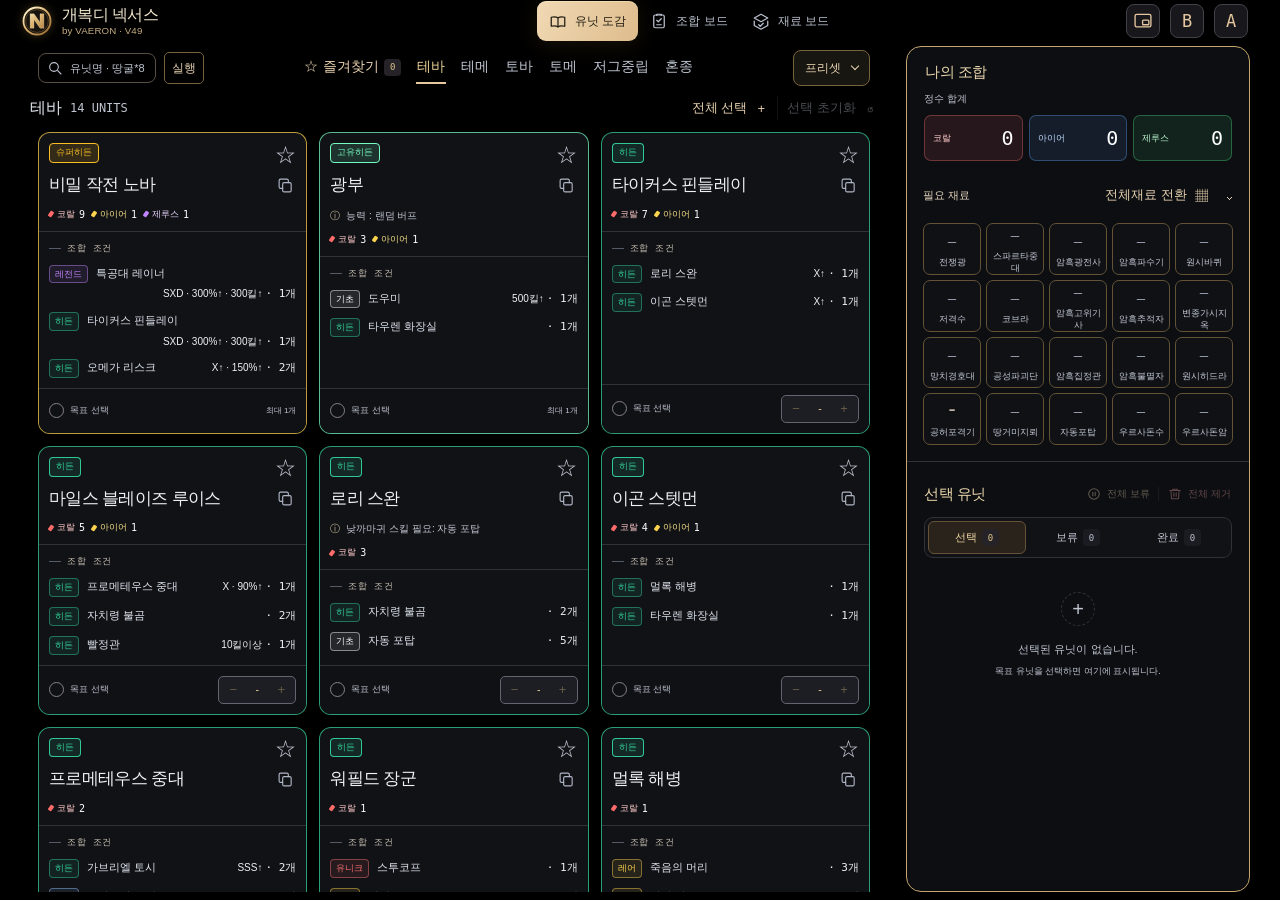
==== index.html @ 3db8604b "SLD-NEXUS-V49 # SLD-NEXUS V49 릴리즈 노트  **릴리즈 날짜:** 2026년 11월 17일   **버전:** V49   **기준 버전:** V48 " ====
<!DOCTYPE html>
<html lang="ko" class="nexus-booting">
<head>
    <script>
        window.APP_VERSION = "SLD-NEXUS-V49";
        window.NEXUS_BUILD_VERSION = window.APP_VERSION;
        if (new URLSearchParams(window.location.search).get('nexusStandalone') === 'build') {
            document.documentElement.classList.add('nexus-standalone-build');
        }
        window.NEXUS_STORAGE_KEYS = {
            saveData: "nexusSaveData",
            favorites: "nexusFavorites",
            fontScale: "nexusFontScaleV2"
        };
        window.nexusAssetUrl = function(src){
            var separator = src.indexOf('?') === -1 ? '?' : '&';
            return src + separator + 'v=' + encodeURIComponent(window.APP_VERSION);
        };
        window.nexusCleanUpdateParams = function(){
            if(!window.location || !window.history || !window.history.replaceState) return;
            try{
                var url = new URL(window.location.href);
                var changed = false;
                ['fresh','__nexus_check'].forEach(function(name){
                    if(url.searchParams.has(name)){
                        url.searchParams.delete(name);
                        changed = true;
                    }
                });
                if(changed) window.history.replaceState(null, document.title || '', url.pathname + url.search + url.hash);
            }catch{}
        };
        var nexusUpdateCheckPending = false;
        window.nexusCheckIndexUpdate = function(){
            if(nexusUpdateCheckPending || !window.fetch || !window.location || window.location.protocol === 'file:') return;
            nexusUpdateCheckPending = true;
            var current = window.APP_VERSION;
            var url = new URL(window.location.href);
            url.searchParams.set('__nexus_check', String(Date.now()));
            fetch(url.href, { cache:'no-store' }).then(function(res){
                if(!res.ok) return '';
                return res.text();
            }).then(function(html){
                var match = String(html || '').match(/window\.APP_VERSION\s*=\s*["']([^"']+)["']/);
                var latest = match && match[1];
                if(!latest || latest === current) return;
                var key = 'nexus-auto-refresh:' + latest;
                try{
                    if(sessionStorage.getItem(key) === '1') return;
                    sessionStorage.setItem(key, '1');
                }catch{}
                var next = new URL(window.location.href);
                next.searchParams.set('fresh', latest);
                next.searchParams.delete('__nexus_check');
                window.location.replace(next.href);
            }).catch(function(){}).finally(function(){ nexusUpdateCheckPending = false; });
        };
        window.nexusCleanUpdateParams();
        setTimeout(window.nexusCheckIndexUpdate, 1200);
        window.addEventListener('focus', window.nexusCheckIndexUpdate);
        document.addEventListener('visibilitychange', function(){
            if(!document.hidden) window.nexusCheckIndexUpdate();
        });
        setInterval(window.nexusCheckIndexUpdate, 180000);
    </script>

    <style>
        html.nexus-booting body{margin:0;background:#000000;color:#e7c57b;overflow:hidden;}
        html.nexus-booting .global-header,html.nexus-booting .main-layout,html.nexus-booting .recipe-tooltip{visibility:hidden;}
        #nexusBootScreen{position:fixed;inset:0;z-index:999999;display:flex;align-items:center;justify-content:center;background:#000000;font-family:system-ui,-apple-system,sans-serif;}
        #nexusBootScreen .boot-card{box-sizing:border-box;width:min(360px,calc(100vw - 48px));max-height:calc(100dvh - 24px);overflow-y:auto;padding:32px;border:1px solid #51432b;border-radius:20px;background:#15161a;text-align:center;box-shadow:0 16px 60px #00000040;}
        #nexusBootScreen .boot-title{font-size:19px;margin-bottom:10px;color:#e7c57b;}
        #nexusBootScreen .boot-desc{font-size:13px;line-height:1.7;color:#b2ac9f;}
        #nexusBootScreen .boot-error-code{display:inline-flex;margin:16px 0 4px;padding:8px 16px;border-radius:8px;background:#33211d;color:#e1a38d;}
        #nexusBootScreen .boot-error-info{margin-top:12px;padding:12px;border:1px solid #51432b;border-radius:10px;background:#202125;text-align:left;}
        #nexusBootScreen .boot-error-label{margin-bottom:5px;font-size:12px;font-weight:700;color:#e7c57b;}
        #nexusBootScreen .boot-error-reason{font-size:13px;line-height:1.6;color:#eee7dc;white-space:pre-wrap;overflow-wrap:anywhere;}
        #nexusBootScreen .boot-error-file{margin-top:8px;font-size:12px;color:#b2ac9f;overflow-wrap:anywhere;}
        #nexusBootScreen .boot-duplicate-list{margin-top:12px;max-height:35vh;overflow-y:auto;text-align:left;}
        #nexusBootScreen .boot-duplicate-item{padding:10px 0;border-top:1px solid #51432b;font-size:13px;color:#eee7dc;overflow-wrap:anywhere;}
        #nexusBootScreen .boot-duplicate-position{margin-top:4px;font-size:12px;color:#b2ac9f;}
        #nexusBootScreen .boot-actions{display:flex;justify-content:center;gap:8px;margin-top:16px;}
        #nexusBootScreen .boot-action-btn{height:38px;padding:0 14px;border:1px solid #51432b;border-radius:8px;background:#15161a;color:#e7c57b;cursor:pointer;}
        #nexusBootScreen .boot-action-btn.primary{border-color:#e7c57b;background:#e7c57b;color:#211c12;}
        html.nexus-boot-error #nexusBootScreen .boot-card{border-color:#855d48;}
        html:not(.nexus-booting) #nexusBootScreen{display:none;}
    </style>
    <script>
        (function(){
            function copyTextFallback(text){
                var area=document.createElement('textarea');
                area.value=text;
                area.setAttribute('readonly','');
                area.style.position='fixed';
                area.style.left='-9999px';
                document.body.appendChild(area);
                area.select();
                try{document.execCommand('copy');}catch{}
                area.remove();
            }
            window.nexusCopyBootErrorCode=function(code, btn){
                var done=function(){ if(btn){ var old=btn.textContent; btn.textContent='복사됨'; setTimeout(function(){btn.textContent=old;},1200); } };
                if(navigator.clipboard && window.isSecureContext){
                    navigator.clipboard.writeText(code).then(done).catch(function(){ copyTextFallback(code); done(); });
                }else{
                    copyTextFallback(code); done();
                }
            };
            window.nexusShowBootError=function(code, err){
                if(window.__nexusBootError && window.NEXUS_LAST_BOOT_ERROR && window.NEXUS_LAST_BOOT_ERROR.code!==code) return;
                window.__nexusBootError=true;
                try{window.NEXUS_LAST_BOOT_ERROR={code:code,error:err||'unknown',time:Date.now()};}catch{}
                if(document.readyState==='loading' && !document.getElementById('nexusBootScreen')){
                    document.addEventListener('DOMContentLoaded',function(){window.nexusShowBootError(code,err);},{once:true});
                    return;
                }
                try{
                    var types={
                        N1001:{title:'넥서스 실행 오류',guide:'초기화 중 오류가 발생했습니다. 아래 상세 원인을 확인하세요.'},
                        N1002:{title:'스크립트 파일 로드 실패',guide:'표시된 JavaScript 파일의 경로와 배포 여부를 확인하세요.'},
                        N1003:{title:'유닛 데이터 로드 실패',guide:'data.js와 UNIT_DATABASE 선언을 확인하세요.'},
                        N1004:{title:'필수 리소스 로드 실패',guide:'표시된 CSS·이미지 파일이 정상적으로 제공되는지 확인하세요.'},
                        N1005:{title:'중복 유닛명 확인 필요',guide:'data.js에서 중복 유닛명을 수정한 뒤 새로고침하세요.'}
                    };
                    var info=types[code]||{title:'넥서스 초기화 오류',guide:'오류 정보를 확인하세요.'};
                    var reason=err && err.message ? String(err.message) : String(err || '상세 원인 정보가 없습니다.');
                    var matched=(reason + "\n" + (err && err.stack || "")).match(/([\w.-]+\.(?:js|css|png|jpe?g|webp|svg))(?:\?[^\s]*)?/i);
                    var file=err && (err.file || err.fileName) || (matched && matched[1]) || (code==='N1003' || code==='N1005'?'data.js':'');
                    var duplicates=err && Array.isArray(err.duplicates) ? err.duplicates : [];
                    document.documentElement.classList.add('nexus-booting','nexus-boot-error');
                    var boot=document.getElementById('nexusBootScreen');
                    if(boot){
                        boot.removeAttribute('aria-hidden');
                        boot.innerHTML='<div class="boot-card"><div class="boot-title" id="nexusBootTitle"></div><div class="boot-desc" id="nexusBootDesc"></div><div class="boot-error-code" id="nexusBootCode" aria-label="오류코드"></div><div class="boot-error-info"><div class="boot-error-label">상세 원인</div><div class="boot-error-reason" id="nexusBootReason"></div><div class="boot-error-file" id="nexusBootFile" hidden></div><div class="boot-duplicate-list" id="nexusBootDuplicateList" hidden></div></div><div class="boot-actions"><button class="boot-action-btn" id="nexusBootCopyBtn" type="button">오류 정보 복사</button><button class="boot-action-btn primary" id="nexusBootReloadBtn" type="button">새로고침</button></div></div>';
                        document.getElementById('nexusBootTitle').textContent=info.title;
                        document.getElementById('nexusBootDesc').textContent=info.guide;
                        document.getElementById('nexusBootCode').textContent=code;
                        document.getElementById('nexusBootReason').textContent=reason;
                        var fileElement=document.getElementById('nexusBootFile');
                        if(file){fileElement.textContent='관련 파일: '+file;fileElement.hidden=false;}
                        var list=document.getElementById('nexusBootDuplicateList');
                        if(duplicates.length){
                            list.hidden=false;
                            duplicates.forEach(function(item){
                                var row=document.createElement('div');
                                row.className='boot-duplicate-item';
                                var heading=document.createElement('div');
                                heading.textContent='유닛명: '+item.name+' (중복 '+item.positions.length+'개)';
                                var location=document.createElement('div');
                                location.className='boot-duplicate-position';
                                location.textContent='UNIT_DATABASE 데이터 순서: '+item.positions.join(', ');
                                row.appendChild(heading);
                                row.appendChild(location);
                                list.appendChild(row);
                            });
                        }
                        var copyBtn=document.getElementById('nexusBootCopyBtn');
                        var reloadBtn=document.getElementById('nexusBootReloadBtn');
                        if(copyBtn) copyBtn.onclick=function(){
                            var report=[code,info.title,reason,file?'관련 파일: '+file:''];
                            duplicates.forEach(function(item){report.push('유닛명: '+item.name+' / 중복 '+item.positions.length+'개 / UNIT_DATABASE 데이터 순서: '+item.positions.join(', '));});
                            window.nexusCopyBootErrorCode(report.filter(Boolean).join('\n'),copyBtn);
                        };
                        if(reloadBtn) reloadBtn.onclick=function(){window.location.reload();};
                    }
                }catch(e){window.NEXUS_BOOT_RENDER_ERROR=e;}
            };
            window.addEventListener('error',function(event){
                if(event.error && !window.__nexusAppReady && !window.__nexusBootError){
                    window.nexusShowBootError('N1001',event.error);
                }
            });
            window.addEventListener('error',function(event){
                var link=event.target;
                if(link && link.matches && link.matches('link[data-boot-style]')){
                    link.dataset.loadFailed='1';
                    window.nexusShowBootError('N1004',new Error((link.getAttribute('href') || 'stylesheet') + ' load failed'));
                }
            },true);
            function waitForEssentialResources(){
                function waitForDocument(){
                    if(document.readyState!=='loading') return Promise.resolve();
                    return new Promise(function(resolve){document.addEventListener('DOMContentLoaded',resolve,{once:true});});
                }
                function waitForStyle(){
                    var links=Array.from(document.querySelectorAll('link[data-boot-style]'));
                    if(links.length!==3) return Promise.reject(new Error('required stylesheet missing'));
                    return Promise.all(links.map(function(link){
                        if(link.dataset.loadFailed==='1') return Promise.reject(new Error((link.getAttribute('href') || 'stylesheet') + ' load failed'));
                        if(link.sheet) return Promise.resolve();
                        return new Promise(function(resolve,reject){
                            link.addEventListener('load',resolve,{once:true});
                            link.addEventListener('error',function(){reject(new Error((link.getAttribute('href') || 'stylesheet') + ' load failed'));},{once:true});
                        });
                    }));
                }
                function waitForPageLoad(){
                    if(document.readyState==='complete') return Promise.resolve();
                    return new Promise(function(resolve){window.addEventListener('load',resolve,{once:true});});
                }
                function waitForImages(){

                    var images=Array.from(document.images).filter(function(img){
                        return img.src && img.loading!=='lazy' && !img.closest('[hidden]');
                    });
                    return Promise.all(images.map(function(img){
                        function check(){
                            if(img.naturalWidth>0) return;
                            throw new Error('required image failed: '+(img.currentSrc || img.src));
                        }
                        if(img.complete){try{check();return Promise.resolve();}catch(error){return Promise.reject(error);}}
                        return new Promise(function(resolve,reject){
                            img.addEventListener('load',resolve,{once:true});
                            img.addEventListener('error',function(){reject(new Error('required image failed: '+(img.currentSrc || img.src)));},{once:true});
                        });
                    }));
                }
                function waitForPaint(){
                    return new Promise(function(resolve){
                        requestAnimationFrame(function(){requestAnimationFrame(resolve);});
                    });
                }
                return waitForDocument()
                    .then(waitForStyle)
                    .then(waitForPageLoad)
                    .then(function(){return document.fonts ? document.fonts.ready : null;})
                    .then(waitForImages)
                    .then(waitForPaint);
            }
            function releaseBootScreen(){
                if(window.__nexusBootError) return;
                document.documentElement.classList.remove('nexus-booting','nexus-boot-error');
                var boot=document.getElementById('nexusBootScreen');
                if(boot) boot.setAttribute('aria-hidden','true');
            }
            window.nexusMarkAppReady=function(){
                if(window.__nexusAppReady || window.__nexusBootError) return;
                window.__nexusAppReady=true;
                waitForEssentialResources().then(releaseBootScreen).catch(function(error){
                    window.nexusShowBootError('N1004',error);
                });
            };
        })();
    </script>
    <meta charset="UTF-8">
    <meta name="viewport" content="width=device-width, initial-scale=1.0, maximum-scale=1.0, user-scalable=no, viewport-fit=cover">
    <title>개복디 넥서스</title>
    <meta http-equiv="Cache-Control" content="no-cache, no-store, must-revalidate">
    <meta http-equiv="Pragma" content="no-cache">
    <meta http-equiv="Expires" content="0">

    <meta property="og:image" content="https://sld-nexus.github.io/site/logo.png?v=SLD-NEXUS-V49">
    <meta property="og:image:secure_url" content="https://sld-nexus.github.io/site/logo.png?v=SLD-NEXUS-V49">
    <meta property="og:image:type" content="image/png">
    <meta property="og:image:alt" content="개복디 넥서스">
    <meta name="twitter:image" content="https://sld-nexus.github.io/site/logo.png?v=SLD-NEXUS-V49">
    <meta name="twitter:image:alt" content="개복디 넥서스">
    <meta name="description" content="유닛 도감, 조합 보드, 재료 보드 및 나의 조합의 필요 재료와 정수 계산을 제공하는 개복디 넥서스">
    <meta property="og:type" content="website">
    <meta property="og:url" content="https://sld-nexus.github.io/site/">
    <meta property="og:title" content="개복디 넥서스 - 히든조합&정수 계산 HUB">
    <meta property="og:description" content="유닛 도감, 조합 보드, 재료 보드 및 나의 조합의 필요 재료와 정수 계산을 제공하는 개복디 넥서스">
    <meta property="og:image:width" content="1280">
    <meta property="og:image:height" content="630">
    <meta name="twitter:card" content="summary_large_image">
    <meta name="twitter:title" content="개복디 넥서스 - 히든조합&정수 계산 HUB">
    <meta name="twitter:description" content="유닛 도감, 조합 보드, 재료 보드 및 나의 조합의 필요 재료와 정수 계산을 제공하는 개복디 넥서스">
    <script>
        (function(){
            var icon = document.createElement('link');
            icon.rel = 'icon';
            icon.type = 'image/png';
            icon.href = window.nexusAssetUrl('./icon.png');
            document.head.appendChild(icon);

            var stylesheet = document.createElement('link');
            stylesheet.rel = 'stylesheet';
            stylesheet.dataset.bootStyle = '1';
            stylesheet.href = window.nexusAssetUrl('./style.css');
            document.head.appendChild(stylesheet);
            var boardStyle = document.createElement('link');
            boardStyle.rel = 'stylesheet';
            boardStyle.dataset.bootStyle = '1';
            boardStyle.href = window.nexusAssetUrl('./combination-board.css');
            document.head.appendChild(boardStyle);
            var materialStyle = document.createElement('link');
            materialStyle.rel = 'stylesheet';
            materialStyle.dataset.bootStyle = '1';
            materialStyle.href = window.nexusAssetUrl('./material-board.css');
            document.head.appendChild(materialStyle);
        })();
    </script>
    <script id="headerControlLayout">
(function(){
'use strict';
    function syncHeaderControlLayout(){
        const header = document.getElementById('globalHeader');
        if (!header) return;
        const rect = header.getBoundingClientRect();
        header.dataset.nexusLayout = window.innerWidth < 768 ? 'mobile'
            : (rect.width < 400 && rect.height > window.innerHeight * .7 ? 'rail' : 'bar');
    }
    if (document.readyState === 'loading') {
        document.addEventListener('DOMContentLoaded', syncHeaderControlLayout, { once:true });
    } else syncHeaderControlLayout();
    window.addEventListener('resize', syncHeaderControlLayout, { passive:true });
})();
    </script>
</head>
<body>
<div id="nexusBootScreen" aria-live="polite"><div class="boot-card"><div class="boot-title">개복디 넥서스 적용 중</div><div class="boot-desc">최신 빌드와 설정을 불러오는 중입니다.</div></div></div>
    <header id="globalHeader" class="global-header">
        <div class="gh-left">
            <div class="gh-logo-text" id="ghLogoText">
                <span class="gh-brand-mark" aria-hidden="true">
                    <svg class="nexus-brand-svg" viewBox="0 0 100 100" fill="none" xmlns="http://www.w3.org/2000/svg" focusable="false">
                        <defs>
                            <linearGradient id="nexusStaticGold" x1="18" y1="14" x2="82" y2="86" gradientUnits="userSpaceOnUse">
                                <stop stop-color="#FFF2C8"/>
                                <stop offset=".48" stop-color="#DAB16D"/>
                                <stop offset="1" stop-color="#A77839"/>
                            </linearGradient>
                        </defs>
                        <circle cx="50" cy="50" r="45" fill="#17130D" stroke="url(#nexusStaticGold)" stroke-width="6"/>
                        <circle cx="50" cy="50" r="38" stroke="#8F703F" stroke-width="1.5"/>
                        <path d="M27 74V26H40L60 54V26H73V74H60L40 46V74Z" fill="url(#nexusStaticGold)" stroke="#FFF3D5" stroke-width=".8" stroke-linejoin="round"/>
                    </svg>
                </span>
                <div class="gh-title-wrap">
                    <div class="gh-title" id="ghTitleText">
                        <span class="gh-title-mainline">개복디 넥서스</span>
                        <span class="gh-title-subline">by VAERON<span id="ghTitleVersion"></span></span>
                    </div>
                </div>
            </div>
        </div>
        <nav class="gh-center" aria-label="주요 화면">
            <button type="button" id="btnViewUnitboard" class="gh-nav-btn active" data-action="switchMainView" data-view="unitboard"><svg viewBox="0 0 24 24" fill="none" stroke="currentColor" stroke-width="1.65" stroke-linecap="round" stroke-linejoin="round" aria-hidden="true"><path d="M12 7.8C9.2 6 6.5 6 3 7v12c3.5-1 6.2-1 9 .8 2.8-1.8 5.5-1.8 9-.8V7c-3.5-1-6.2-1-9 .8Z"/><path d="M12 7.8V20"/></svg><span class="gh-nav-label">유닛 도감</span></button>
            <button type="button" id="btnViewHiddenboard" class="gh-nav-btn" data-action="switchMainView" data-view="hiddenboard"><svg viewBox="0 0 24 24" fill="none" stroke="currentColor" stroke-width="1.65" stroke-linecap="round" stroke-linejoin="round" aria-hidden="true"><rect x="5" y="4" width="14" height="17" rx="2"/><path d="M9 4.5V3h6v1.5M9 11l2 2 4-4M9 17h6"/></svg><span class="gh-nav-label">조합 보드</span></button>
            <button type="button" id="btnViewInvenboard" class="gh-nav-btn" data-action="switchMainView" data-view="invenboard"><svg viewBox="0 0 24 24" fill="none" stroke="currentColor" stroke-width="1.65" stroke-linecap="round" stroke-linejoin="round" aria-hidden="true"><path d="m12 3 9 5-9 5-9-5 9-5Z"/><path d="M3 12v6l9 5 9-5v-6"/><path d="m9 17 2 2 4-4"/></svg><span class="gh-nav-label">재료 보드</span></button>
        </nav>
        <div class="gh-right">
            <button type="button" id="btnBuildStandalone" class="gh-tool-btn" data-action="openBuildIndependentWindow" aria-label="조합·재료 독립 창" data-nexus-tooltip="조합·재료 독립 창"><svg viewBox="0 0 24 24" fill="none" stroke="currentColor" stroke-width="1.6" stroke-linecap="round" stroke-linejoin="round" aria-hidden="true"><rect x="2.5" y="4" width="19" height="15" rx="2"/><rect x="11.5" y="11" width="7.5" height="5.5" rx="1"/></svg></button>
            <a class="gh-tool-btn" data-nexus-view="dps" href="https://sld-builder.github.io/site/" aria-label="개복디 빌더" data-nexus-tooltip="개복디 빌더"><span aria-hidden="true">B</span></a>
            <div class="gh-fontsize-ctrl">
                <button type="button" class="gh-tool-btn gh-fontsize-trigger" data-action="toggleFontSizePopup" id="btnFontSizePopup" aria-label="글자 크기 조절" aria-controls="fontSizePopup" aria-expanded="false" data-nexus-tooltip="글자 크기 조절">A</button>
                <div id="fontSizePopup" class="gh-fontsize-popup" role="group" aria-label="글자 크기 조절" hidden>
                    <button type="button" class="gh-icon-btn" data-action="decreaseFont" aria-label="글씨 축소">A−</button>
                    <span class="gh-fontsize-val" id="fontSizeLabel" aria-live="polite">100%</span>
                    <button type="button" class="gh-icon-btn" data-action="increaseFont" aria-label="글씨 확대">A+</button>
                </div>
            </div>
        </div>
    </header>
    <main id="mainLayout" class="main-layout">
        <section class="panel-left hud-panel" id="panelLeft" aria-label="유닛 도감">
            <div class="archive-toolbar">
                <div class="left-search-wrap" role="search"><div class="search-row"><div class="search-field"><svg viewBox="0 0 24 24" fill="none" stroke="currentColor" stroke-width="1.65" stroke-linecap="round" stroke-linejoin="round" aria-hidden="true"><circle cx="10.5" cy="10.5" r="6.5"/><path d="m16 16 5 5"/></svg><input type="text" id="unitSearchInput" class="search-input" placeholder="유닛명 · 땅굴*8" autocomplete="off" spellcheck="false" aria-label="유닛 검색" role="combobox" aria-autocomplete="list" aria-controls="unitSearchSuggestions" aria-expanded="false"></div><button type="button" id="btnRunUnitSearch" class="search-run-btn" title="검색 실행 (Enter)">실행</button></div><div id="unitSearchSuggestions" class="search-suggestions" role="listbox" aria-label="유닛 이름 후보" hidden></div></div>
                <div class="left-tabs-wrap"><div id="unitboardTabs" class="unitboard-tabs" role="tablist" aria-label="유닛 분류"></div></div>
                <details class="preset-disclosure">
                    <summary><span>프리셋</span></summary>
                    <div id="presetInlineWrap" class="preset-inline-wrap" role="group" aria-label="프리셋 목록"><div class="preset-panel-title" aria-hidden="true">프리셋 선택</div><div id="presetInlineTabBar" class="preset-inline-tab-bar"></div><div id="presetInlineBtnList" class="preset-inline-btn-list"></div></div>
                </details>
            </div>
            <div class="archive-list-heading"><div><h2 id="archiveCategoryTitle">테바</h2><span class="archive-count" id="archiveCount"></span></div><div class="left-tab-actions"><button type="button" id="btnSelectAllTab" class="btn-tab-action" data-action="toggleSelectAllTab"><span>전체 선택</span><span class="action-icon" aria-hidden="true">+</span></button><button type="button" id="btnResetSelection" class="btn-tab-action btn-reset-action" data-action="resetUnitboard" title="현재 선택만 해제합니다. 보류·완료 내역과 재료 진행도는 유지합니다."><span>선택 초기화</span><span class="action-icon" aria-hidden="true">↺</span></button></div></div>
            <div class="panel-unitboard-inner"><div id="tabContent" class="panel-body panel-unitboard-body"></div></div>
        </section>
        <aside class="build-inspector hud-panel" aria-label="나의 조합">
            <section class="build-overview" aria-label="정수와 필요 재료">
            <div class="inspector-heading"><div><h2>나의 조합</h2></div><div class="inspector-window-controls"></div></div>
            <div id="cartEssenceSummary" class="cart-essence-summary" aria-live="polite"></div>
            <section class="panel-costboard" id="panelCostboard" aria-label="필요 재료">
                <details class="build-materials" open>
                    <summary><span>필요 재료</span><span class="build-material-actions"><button type="button" id="buildMaterialModeBtn" class="build-material-mode-btn" data-action="toggleBuildMaterialMode" aria-pressed="false"><span class="build-material-mode-label">전체재료 전환</span><span class="build-material-mode-icon" aria-hidden="true">▦</span></button><span class="disclosure-chevron" aria-hidden="true">⌄</span></span></summary>
                    <div class="panel-section costboard-section"><div id="costboardGrid" class="costboard-grid"></div></div>
                </details>
            </section>
            </section>
            <section class="panel-cart" id="panelCart" aria-label="선택 유닛">
                <div class="cart-list-heading"><h3>선택 유닛</h3><div id="cartHeaderActions"></div></div>
                <div class="panel-section cart-section" id="cartSection"><div id="cartTabBar" class="cart-tab-bar"></div><div id="cartListArea" class="cart-list-area"></div></div>
            </section>
        </aside>
        <section class="panel-right hud-panel" id="colRightPanel" aria-label="조합 보드">
            <div class="panel-header hiddenboard-ph" id="boardMobileHeader"><div class="hiddenboard-ph-btns" id="hiddenboardGlobalActions"><button type="button" id="btnHideCompleted" class="ctrl-btn" data-action="toggleHideCompleted" aria-pressed="false" title="완료된 재료를 표시하고 있습니다"><span id="btnHideCompletedLabel">완료 숨기기</span><span class="action-state" id="btnHideCompletedState" aria-hidden="true">OFF</span></button><button type="button" id="btnRestoreAll" class="ctrl-btn reset-btn" data-action="restoreAllCompleted" title="전체 선택·보류·완료 내역 초기화 · 2초 내 다시 누르면 취소"><span id="btnRestoreAllLabel" aria-live="polite">전체 초기화</span><span class="reset-action-state" id="btnRestoreAllState" aria-hidden="true">↺</span></button></div></div>
            <div id="boardContent" class="panel-body"></div>
        </section>
    </main>
    <div id="boardActionStatus" class="action-feedback" role="status" aria-live="polite" aria-atomic="true"></div>
    <div id="recipeTooltip" class="recipe-tooltip" role="tooltip" aria-live="polite"></div>
    <script>
        (function(){
            var files = ['data.js','combination-board.js','material-board.js','responsive.js','app.js'];
            function loadNext(index){
                if(index >= files.length) return;
                var src = files[index];
                var script = document.createElement('script');
                script.src = window.nexusAssetUrl(src);
                script.async = false;
                script.onload = function(){ loadNext(index + 1); };
                script.onerror = function(){
                    if(typeof window.nexusShowBootError === 'function') window.nexusShowBootError('N1002', new Error(src + ' load failed'));
                };
                document.body.appendChild(script);
            }
            loadNext(0);
        })();
    </script>
</body>
</html>
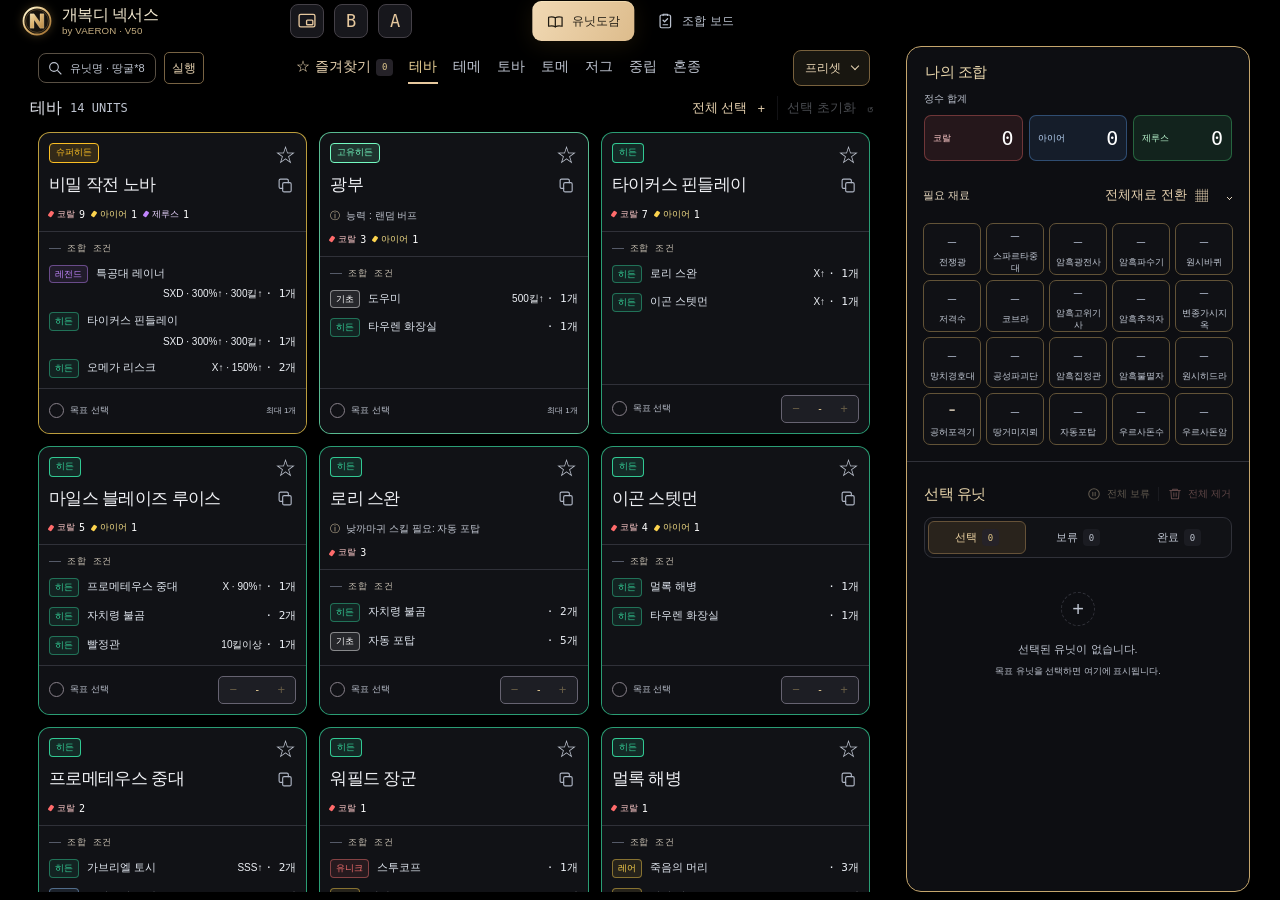
==== commit 30a5eefe: "SLD-NEXUS-V50 # SLD-NEXUS V50 릴리즈 노트  ### 1. 최종 삭제 - 재료 보드 탭 및 관련 JS·CSS·전용 기능 전체 삭제 - 종족 카테고리 숫" ====
--- a/index.html
+++ b/index.html
@@ -2,7 +2,7 @@
 <html lang="ko" class="nexus-booting">
 <head>
     <script>
-        window.APP_VERSION = "SLD-NEXUS-V49";
+        window.APP_VERSION = "SLD-NEXUS-V50";
         window.NEXUS_BUILD_VERSION = window.APP_VERSION;
         if (new URLSearchParams(window.location.search).get('nexusStandalone') === 'build') {
             document.documentElement.classList.add('nexus-standalone-build');
@@ -184,7 +184,7 @@
                 }
                 function waitForStyle(){
                     var links=Array.from(document.querySelectorAll('link[data-boot-style]'));
-                    if(links.length!==3) return Promise.reject(new Error('required stylesheet missing'));
+                    if(links.length!==2) return Promise.reject(new Error('required stylesheet missing'));
                     return Promise.all(links.map(function(link){
                         if(link.dataset.loadFailed==='1') return Promise.reject(new Error((link.getAttribute('href') || 'stylesheet') + ' load failed'));
                         if(link.sheet) return Promise.resolve();
@@ -249,22 +249,22 @@
     <meta http-equiv="Pragma" content="no-cache">
     <meta http-equiv="Expires" content="0">
 
-    <meta property="og:image" content="https://sld-nexus.github.io/site/logo.png?v=SLD-NEXUS-V49">
-    <meta property="og:image:secure_url" content="https://sld-nexus.github.io/site/logo.png?v=SLD-NEXUS-V49">
+    <meta property="og:image" content="https://sld-nexus.github.io/site/logo.png?v=SLD-NEXUS-V50">
+    <meta property="og:image:secure_url" content="https://sld-nexus.github.io/site/logo.png?v=SLD-NEXUS-V50">
     <meta property="og:image:type" content="image/png">
     <meta property="og:image:alt" content="개복디 넥서스">
-    <meta name="twitter:image" content="https://sld-nexus.github.io/site/logo.png?v=SLD-NEXUS-V49">
+    <meta name="twitter:image" content="https://sld-nexus.github.io/site/logo.png?v=SLD-NEXUS-V50">
     <meta name="twitter:image:alt" content="개복디 넥서스">
-    <meta name="description" content="유닛 도감, 조합 보드, 재료 보드 및 나의 조합의 필요 재료와 정수 계산을 제공하는 개복디 넥서스">
+    <meta name="description" content="유닛도감, 조합 보드 및 나의 조합의 필요 재료와 정수 계산을 제공하는 개복디 넥서스">
     <meta property="og:type" content="website">
     <meta property="og:url" content="https://sld-nexus.github.io/site/">
     <meta property="og:title" content="개복디 넥서스 - 히든조합&정수 계산 HUB">
-    <meta property="og:description" content="유닛 도감, 조합 보드, 재료 보드 및 나의 조합의 필요 재료와 정수 계산을 제공하는 개복디 넥서스">
+    <meta property="og:description" content="유닛도감, 조합 보드 및 나의 조합의 필요 재료와 정수 계산을 제공하는 개복디 넥서스">
     <meta property="og:image:width" content="1280">
     <meta property="og:image:height" content="630">
     <meta name="twitter:card" content="summary_large_image">
     <meta name="twitter:title" content="개복디 넥서스 - 히든조합&정수 계산 HUB">
-    <meta name="twitter:description" content="유닛 도감, 조합 보드, 재료 보드 및 나의 조합의 필요 재료와 정수 계산을 제공하는 개복디 넥서스">
+    <meta name="twitter:description" content="유닛도감, 조합 보드 및 나의 조합의 필요 재료와 정수 계산을 제공하는 개복디 넥서스">
     <script>
         (function(){
             var icon = document.createElement('link');
@@ -278,16 +278,11 @@
             stylesheet.dataset.bootStyle = '1';
             stylesheet.href = window.nexusAssetUrl('./style.css');
             document.head.appendChild(stylesheet);
-            var boardStyle = document.createElement('link');
-            boardStyle.rel = 'stylesheet';
-            boardStyle.dataset.bootStyle = '1';
-            boardStyle.href = window.nexusAssetUrl('./combination-board.css');
-            document.head.appendChild(boardStyle);
-            var materialStyle = document.createElement('link');
-            materialStyle.rel = 'stylesheet';
-            materialStyle.dataset.bootStyle = '1';
-            materialStyle.href = window.nexusAssetUrl('./material-board.css');
-            document.head.appendChild(materialStyle);
+            var checklistStyle = document.createElement('link');
+            checklistStyle.rel = 'stylesheet';
+            checklistStyle.dataset.bootStyle = '1';
+            checklistStyle.href = window.nexusAssetUrl('./checklist.css');
+            document.head.appendChild(checklistStyle);
         })();
     </script>
     <script id="headerControlLayout">
@@ -335,9 +330,8 @@
             </div>
         </div>
         <nav class="gh-center" aria-label="주요 화면">
-            <button type="button" id="btnViewUnitboard" class="gh-nav-btn active" data-action="switchMainView" data-view="unitboard"><svg viewBox="0 0 24 24" fill="none" stroke="currentColor" stroke-width="1.65" stroke-linecap="round" stroke-linejoin="round" aria-hidden="true"><path d="M12 7.8C9.2 6 6.5 6 3 7v12c3.5-1 6.2-1 9 .8 2.8-1.8 5.5-1.8 9-.8V7c-3.5-1-6.2-1-9 .8Z"/><path d="M12 7.8V20"/></svg><span class="gh-nav-label">유닛 도감</span></button>
-            <button type="button" id="btnViewHiddenboard" class="gh-nav-btn" data-action="switchMainView" data-view="hiddenboard"><svg viewBox="0 0 24 24" fill="none" stroke="currentColor" stroke-width="1.65" stroke-linecap="round" stroke-linejoin="round" aria-hidden="true"><rect x="5" y="4" width="14" height="17" rx="2"/><path d="M9 4.5V3h6v1.5M9 11l2 2 4-4M9 17h6"/></svg><span class="gh-nav-label">조합 보드</span></button>
-            <button type="button" id="btnViewInvenboard" class="gh-nav-btn" data-action="switchMainView" data-view="invenboard"><svg viewBox="0 0 24 24" fill="none" stroke="currentColor" stroke-width="1.65" stroke-linecap="round" stroke-linejoin="round" aria-hidden="true"><path d="m12 3 9 5-9 5-9-5 9-5Z"/><path d="M3 12v6l9 5 9-5v-6"/><path d="m9 17 2 2 4-4"/></svg><span class="gh-nav-label">재료 보드</span></button>
+            <button type="button" id="btnViewUnitboard" class="gh-nav-btn active" data-action="switchMainView" data-view="unitboard"><svg viewBox="0 0 24 24" fill="none" stroke="currentColor" stroke-width="1.65" stroke-linecap="round" stroke-linejoin="round" aria-hidden="true"><path d="M12 7.8C9.2 6 6.5 6 3 7v12c3.5-1 6.2-1 9 .8 2.8-1.8 5.5-1.8 9-.8V7c-3.5-1-6.2-1-9 .8Z"/><path d="M12 7.8V20"/></svg><span class="gh-nav-label">유닛도감</span></button>
+            <button type="button" id="btnViewChecklist" class="gh-nav-btn" data-action="switchMainView" data-view="checklist"><svg viewBox="0 0 24 24" fill="none" stroke="currentColor" stroke-width="1.65" stroke-linecap="round" stroke-linejoin="round" aria-hidden="true"><rect x="5" y="4" width="14" height="17" rx="2"/><path d="M9 4.5V3h6v1.5M9 11l2 2 4-4M9 17h6"/></svg><span class="gh-nav-label">조합 보드</span></button>
         </nav>
         <div class="gh-right">
             <button type="button" id="btnBuildStandalone" class="gh-tool-btn" data-action="openBuildIndependentWindow" aria-label="조합·재료 독립 창" data-nexus-tooltip="조합·재료 독립 창"><svg viewBox="0 0 24 24" fill="none" stroke="currentColor" stroke-width="1.6" stroke-linecap="round" stroke-linejoin="round" aria-hidden="true"><rect x="2.5" y="4" width="19" height="15" rx="2"/><rect x="11.5" y="11" width="7.5" height="5.5" rx="1"/></svg></button>
@@ -353,7 +347,7 @@
         </div>
     </header>
     <main id="mainLayout" class="main-layout">
-        <section class="panel-left hud-panel" id="panelLeft" aria-label="유닛 도감">
+        <section class="panel-left hud-panel" id="panelLeft" aria-label="유닛도감">
             <div class="archive-toolbar">
                 <div class="left-search-wrap" role="search"><div class="search-row"><div class="search-field"><svg viewBox="0 0 24 24" fill="none" stroke="currentColor" stroke-width="1.65" stroke-linecap="round" stroke-linejoin="round" aria-hidden="true"><circle cx="10.5" cy="10.5" r="6.5"/><path d="m16 16 5 5"/></svg><input type="text" id="unitSearchInput" class="search-input" placeholder="유닛명 · 땅굴*8" autocomplete="off" spellcheck="false" aria-label="유닛 검색" role="combobox" aria-autocomplete="list" aria-controls="unitSearchSuggestions" aria-expanded="false"></div><button type="button" id="btnRunUnitSearch" class="search-run-btn" title="검색 실행 (Enter)">실행</button></div><div id="unitSearchSuggestions" class="search-suggestions" role="listbox" aria-label="유닛 이름 후보" hidden></div></div>
                 <div class="left-tabs-wrap"><div id="unitboardTabs" class="unitboard-tabs" role="tablist" aria-label="유닛 분류"></div></div>
@@ -382,15 +376,15 @@
             </section>
         </aside>
         <section class="panel-right hud-panel" id="colRightPanel" aria-label="조합 보드">
-            <div class="panel-header hiddenboard-ph" id="boardMobileHeader"><div class="hiddenboard-ph-btns" id="hiddenboardGlobalActions"><button type="button" id="btnHideCompleted" class="ctrl-btn" data-action="toggleHideCompleted" aria-pressed="false" title="완료된 재료를 표시하고 있습니다"><span id="btnHideCompletedLabel">완료 숨기기</span><span class="action-state" id="btnHideCompletedState" aria-hidden="true">OFF</span></button><button type="button" id="btnRestoreAll" class="ctrl-btn reset-btn" data-action="restoreAllCompleted" title="전체 선택·보류·완료 내역 초기화 · 2초 내 다시 누르면 취소"><span id="btnRestoreAllLabel" aria-live="polite">전체 초기화</span><span class="reset-action-state" id="btnRestoreAllState" aria-hidden="true">↺</span></button></div></div>
-            <div id="boardContent" class="panel-body"></div>
+            <div class="panel-header checklist-ph" id="checklistMobileHeader"><div class="checklist-ph-btns" id="checklistGlobalActions"><button type="button" id="btnHideCompleted" class="ctrl-btn" data-action="toggleHideCompleted" aria-pressed="false" title="완료된 재료를 표시하고 있습니다"><span id="btnHideCompletedLabel">완료 숨기기</span><span class="action-state" id="btnHideCompletedState" aria-hidden="true">OFF</span></button><button type="button" id="btnRestoreAll" class="ctrl-btn reset-btn" data-action="restoreAllCompleted" title="전체 선택·보류·완료 내역 초기화 · 2초 내 다시 누르면 취소"><span id="btnRestoreAllLabel" aria-live="polite">전체 초기화</span><span class="reset-action-state" id="btnRestoreAllState" aria-hidden="true">↺</span></button></div></div>
+            <div id="checklistContent" class="panel-body"></div>
         </section>
     </main>
     <div id="boardActionStatus" class="action-feedback" role="status" aria-live="polite" aria-atomic="true"></div>
     <div id="recipeTooltip" class="recipe-tooltip" role="tooltip" aria-live="polite"></div>
     <script>
         (function(){
-            var files = ['data.js','combination-board.js','material-board.js','responsive.js','app.js'];
+            var files = ['data.js','checklist.js','responsive.js','app.js'];
             function loadNext(index){
                 if(index >= files.length) return;
                 var src = files[index];
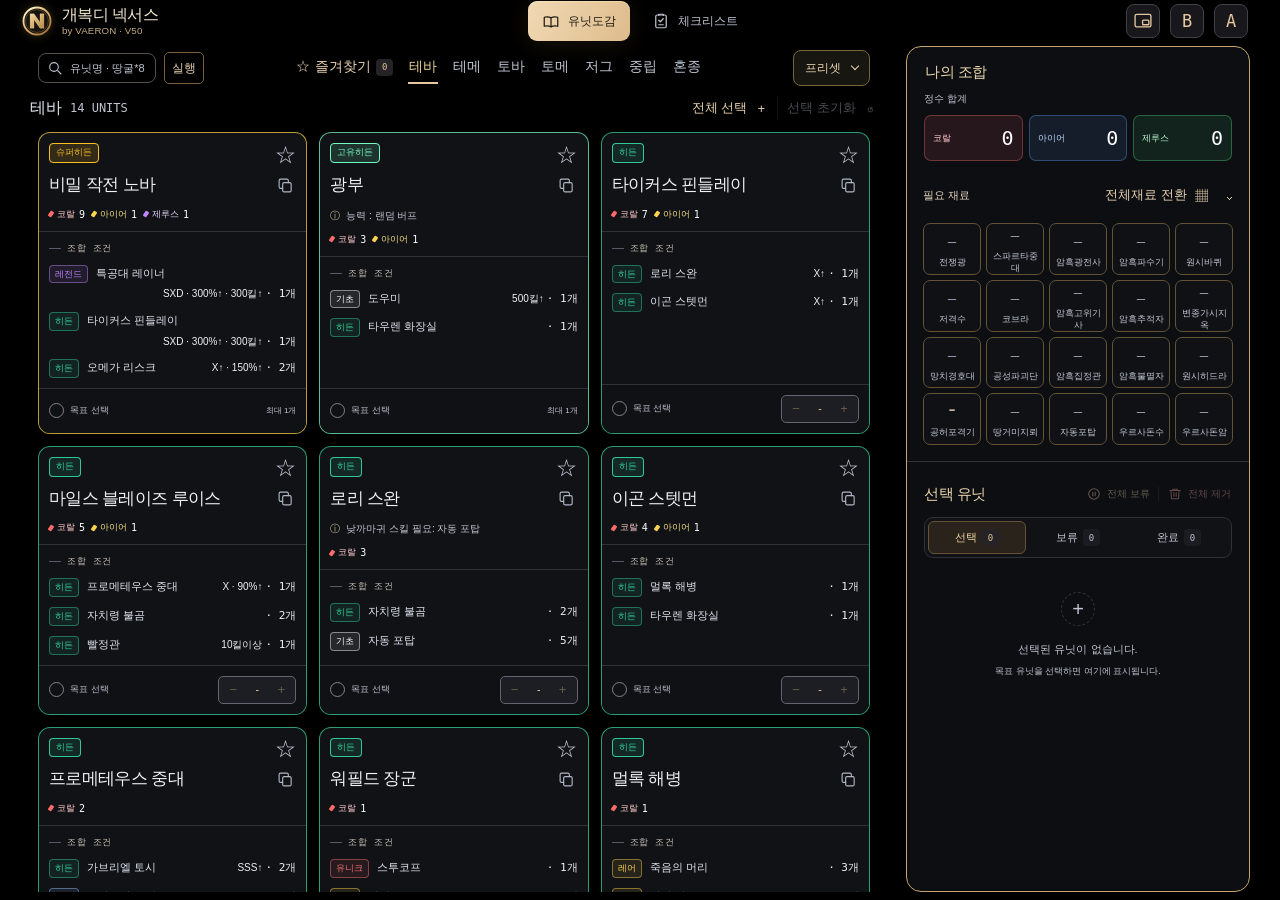
==== commit 714f103d: "SLD-NEXUS-V50 # SLD-NEXUS V50 릴리즈 노트  **버전:** SLD-NEXUS-V50   **구분:** UI 개선 및 오류 수정   **버전·캐시:**" ====
--- a/index.html
+++ b/index.html
@@ -255,16 +255,16 @@
     <meta property="og:image:alt" content="개복디 넥서스">
     <meta name="twitter:image" content="https://sld-nexus.github.io/site/logo.png?v=SLD-NEXUS-V50">
     <meta name="twitter:image:alt" content="개복디 넥서스">
-    <meta name="description" content="유닛도감, 조합 보드 및 나의 조합의 필요 재료와 정수 계산을 제공하는 개복디 넥서스">
+    <meta name="description" content="유닛도감, 체크리스트 및 나의 조합의 필요 재료와 정수 계산을 제공하는 개복디 넥서스">
     <meta property="og:type" content="website">
     <meta property="og:url" content="https://sld-nexus.github.io/site/">
     <meta property="og:title" content="개복디 넥서스 - 히든조합&정수 계산 HUB">
-    <meta property="og:description" content="유닛도감, 조합 보드 및 나의 조합의 필요 재료와 정수 계산을 제공하는 개복디 넥서스">
+    <meta property="og:description" content="유닛도감, 체크리스트 및 나의 조합의 필요 재료와 정수 계산을 제공하는 개복디 넥서스">
     <meta property="og:image:width" content="1280">
     <meta property="og:image:height" content="630">
     <meta name="twitter:card" content="summary_large_image">
     <meta name="twitter:title" content="개복디 넥서스 - 히든조합&정수 계산 HUB">
-    <meta name="twitter:description" content="유닛도감, 조합 보드 및 나의 조합의 필요 재료와 정수 계산을 제공하는 개복디 넥서스">
+    <meta name="twitter:description" content="유닛도감, 체크리스트 및 나의 조합의 필요 재료와 정수 계산을 제공하는 개복디 넥서스">
     <script>
         (function(){
             var icon = document.createElement('link');
@@ -331,10 +331,10 @@
         </div>
         <nav class="gh-center" aria-label="주요 화면">
             <button type="button" id="btnViewUnitboard" class="gh-nav-btn active" data-action="switchMainView" data-view="unitboard"><svg viewBox="0 0 24 24" fill="none" stroke="currentColor" stroke-width="1.65" stroke-linecap="round" stroke-linejoin="round" aria-hidden="true"><path d="M12 7.8C9.2 6 6.5 6 3 7v12c3.5-1 6.2-1 9 .8 2.8-1.8 5.5-1.8 9-.8V7c-3.5-1-6.2-1-9 .8Z"/><path d="M12 7.8V20"/></svg><span class="gh-nav-label">유닛도감</span></button>
-            <button type="button" id="btnViewChecklist" class="gh-nav-btn" data-action="switchMainView" data-view="checklist"><svg viewBox="0 0 24 24" fill="none" stroke="currentColor" stroke-width="1.65" stroke-linecap="round" stroke-linejoin="round" aria-hidden="true"><rect x="5" y="4" width="14" height="17" rx="2"/><path d="M9 4.5V3h6v1.5M9 11l2 2 4-4M9 17h6"/></svg><span class="gh-nav-label">조합 보드</span></button>
+            <button type="button" id="btnViewChecklist" class="gh-nav-btn" data-action="switchMainView" data-view="checklist"><svg viewBox="0 0 24 24" fill="none" stroke="currentColor" stroke-width="1.65" stroke-linecap="round" stroke-linejoin="round" aria-hidden="true"><rect x="5" y="4" width="14" height="17" rx="2"/><path d="M9 4.5V3h6v1.5M9 11l2 2 4-4M9 17h6"/></svg><span class="gh-nav-label">체크리스트</span></button>
         </nav>
         <div class="gh-right">
-            <button type="button" id="btnBuildStandalone" class="gh-tool-btn" data-action="openBuildIndependentWindow" aria-label="조합·재료 독립 창" data-nexus-tooltip="조합·재료 독립 창"><svg viewBox="0 0 24 24" fill="none" stroke="currentColor" stroke-width="1.6" stroke-linecap="round" stroke-linejoin="round" aria-hidden="true"><rect x="2.5" y="4" width="19" height="15" rx="2"/><rect x="11.5" y="11" width="7.5" height="5.5" rx="1"/></svg></button>
+            <button type="button" id="btnBuildStandalone" class="gh-tool-btn" data-action="openBuildIndependentWindow" aria-label="필요재료 독립창" data-nexus-tooltip="필요재료 독립창"><svg viewBox="0 0 24 24" fill="none" stroke="currentColor" stroke-width="1.6" stroke-linecap="round" stroke-linejoin="round" aria-hidden="true"><rect x="2.5" y="4" width="19" height="15" rx="2"/><rect x="11.5" y="11" width="7.5" height="5.5" rx="1"/></svg></button>
             <a class="gh-tool-btn" data-nexus-view="dps" href="https://sld-builder.github.io/site/" aria-label="개복디 빌더" data-nexus-tooltip="개복디 빌더"><span aria-hidden="true">B</span></a>
             <div class="gh-fontsize-ctrl">
                 <button type="button" class="gh-tool-btn gh-fontsize-trigger" data-action="toggleFontSizePopup" id="btnFontSizePopup" aria-label="글자 크기 조절" aria-controls="fontSizePopup" aria-expanded="false" data-nexus-tooltip="글자 크기 조절">A</button>
@@ -375,7 +375,7 @@
                 <div class="panel-section cart-section" id="cartSection"><div id="cartTabBar" class="cart-tab-bar"></div><div id="cartListArea" class="cart-list-area"></div></div>
             </section>
         </aside>
-        <section class="panel-right hud-panel" id="colRightPanel" aria-label="조합 보드">
+        <section class="panel-right hud-panel" id="colRightPanel" aria-label="체크리스트">
             <div class="panel-header checklist-ph" id="checklistMobileHeader"><div class="checklist-ph-btns" id="checklistGlobalActions"><button type="button" id="btnHideCompleted" class="ctrl-btn" data-action="toggleHideCompleted" aria-pressed="false" title="완료된 재료를 표시하고 있습니다"><span id="btnHideCompletedLabel">완료 숨기기</span><span class="action-state" id="btnHideCompletedState" aria-hidden="true">OFF</span></button><button type="button" id="btnRestoreAll" class="ctrl-btn reset-btn" data-action="restoreAllCompleted" title="전체 선택·보류·완료 내역 초기화 · 2초 내 다시 누르면 취소"><span id="btnRestoreAllLabel" aria-live="polite">전체 초기화</span><span class="reset-action-state" id="btnRestoreAllState" aria-hidden="true">↺</span></button></div></div>
             <div id="checklistContent" class="panel-body"></div>
         </section>
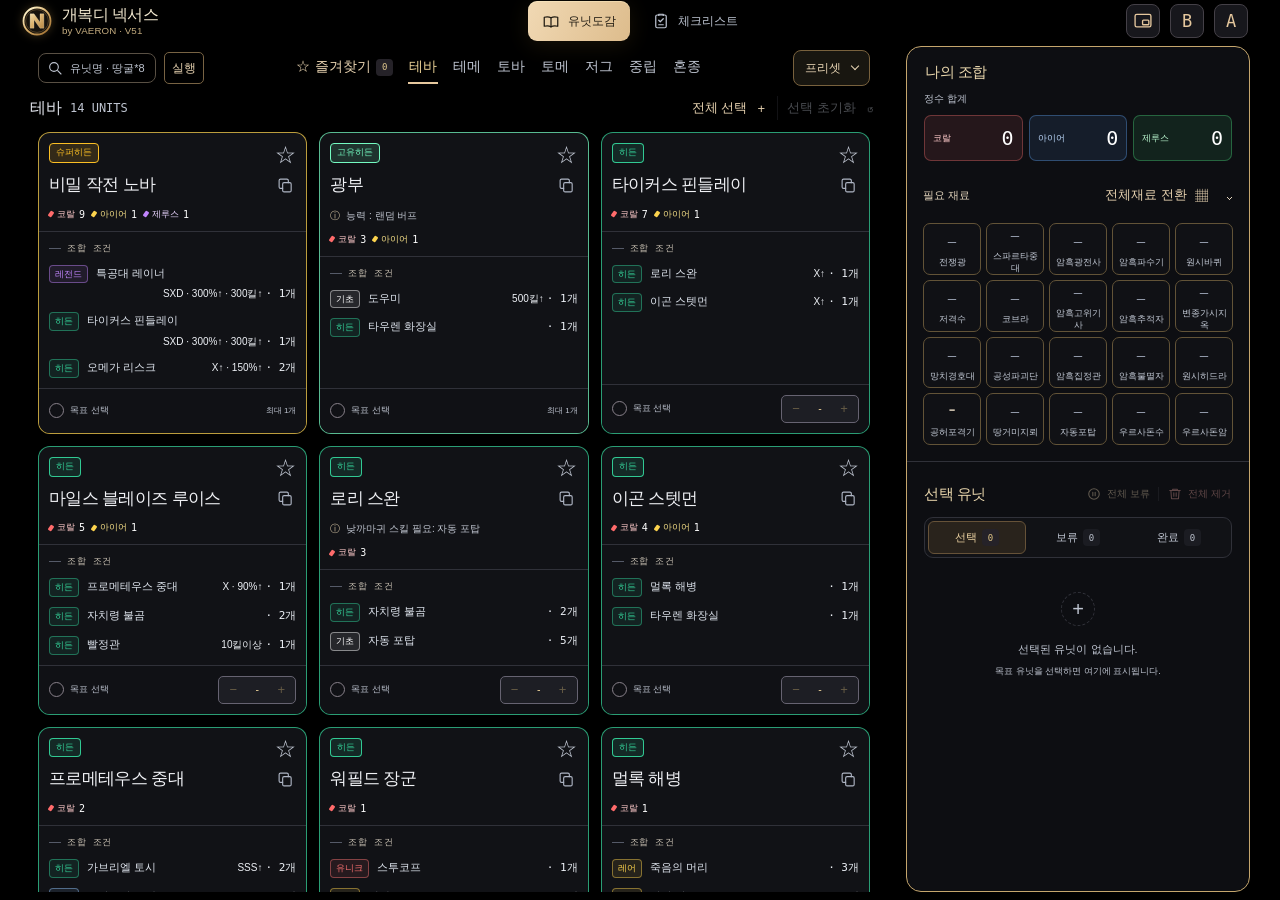
==== commit ce45948f: "SLD-NEXUS-V51 # SLD-NEXUS V51 릴리즈 노트  **버전:** SLD-NEXUS-V51   **업데이트 유형:** UI 개선 · 반응형 레이아웃 수정 · " ====
--- a/index.html
+++ b/index.html
@@ -2,7 +2,7 @@
 <html lang="ko" class="nexus-booting">
 <head>
     <script>
-        window.APP_VERSION = "SLD-NEXUS-V50";
+        window.APP_VERSION = "SLD-NEXUS-V51";
         window.NEXUS_BUILD_VERSION = window.APP_VERSION;
         if (new URLSearchParams(window.location.search).get('nexusStandalone') === 'build') {
             document.documentElement.classList.add('nexus-standalone-build');
@@ -249,11 +249,11 @@
     <meta http-equiv="Pragma" content="no-cache">
     <meta http-equiv="Expires" content="0">
 
-    <meta property="og:image" content="https://sld-nexus.github.io/site/logo.png?v=SLD-NEXUS-V50">
-    <meta property="og:image:secure_url" content="https://sld-nexus.github.io/site/logo.png?v=SLD-NEXUS-V50">
+    <meta property="og:image" content="https://sld-nexus.github.io/site/logo.png?v=SLD-NEXUS-V51">
+    <meta property="og:image:secure_url" content="https://sld-nexus.github.io/site/logo.png?v=SLD-NEXUS-V51">
     <meta property="og:image:type" content="image/png">
     <meta property="og:image:alt" content="개복디 넥서스">
-    <meta name="twitter:image" content="https://sld-nexus.github.io/site/logo.png?v=SLD-NEXUS-V50">
+    <meta name="twitter:image" content="https://sld-nexus.github.io/site/logo.png?v=SLD-NEXUS-V51">
     <meta name="twitter:image:alt" content="개복디 넥서스">
     <meta name="description" content="유닛도감, 체크리스트 및 나의 조합의 필요 재료와 정수 계산을 제공하는 개복디 넥서스">
     <meta property="og:type" content="website">
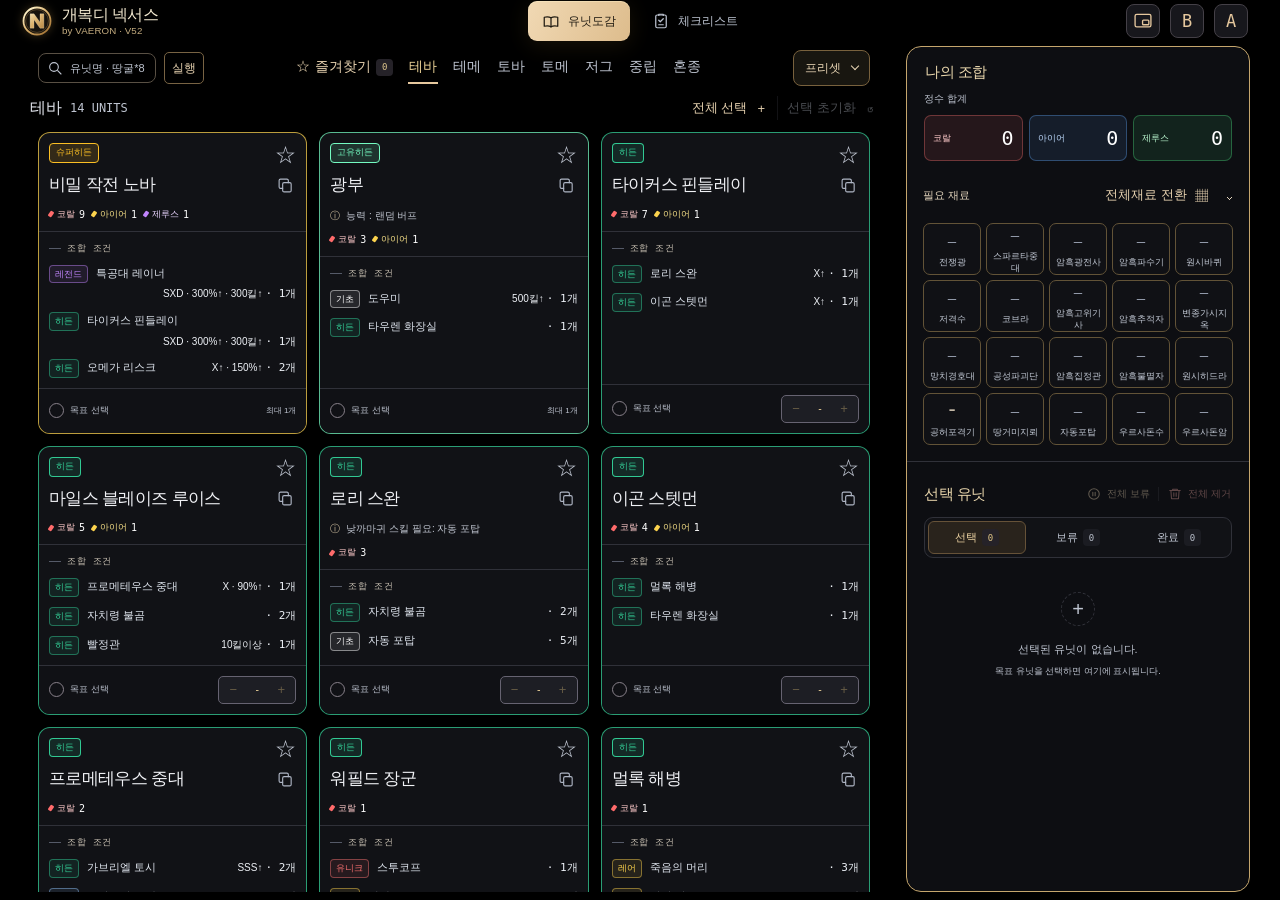
==== commit 5acd2f7a: "SLD-NEXUS-V52 # SLD-NEXUS V52 릴리즈 노트  ## 1. 전체재료 카운트 오류 수정 - 체크리스트 수량이 정상 반영되지 않던 문제 수정 - 대상: 노바" ====
--- a/index.html
+++ b/index.html
@@ -2,7 +2,7 @@
 <html lang="ko" class="nexus-booting">
 <head>
     <script>
-        window.APP_VERSION = "SLD-NEXUS-V51";
+        window.APP_VERSION = "SLD-NEXUS-V52";
         window.NEXUS_BUILD_VERSION = window.APP_VERSION;
         if (new URLSearchParams(window.location.search).get('nexusStandalone') === 'build') {
             document.documentElement.classList.add('nexus-standalone-build');
@@ -249,11 +249,11 @@
     <meta http-equiv="Pragma" content="no-cache">
     <meta http-equiv="Expires" content="0">
 
-    <meta property="og:image" content="https://sld-nexus.github.io/site/logo.png?v=SLD-NEXUS-V51">
-    <meta property="og:image:secure_url" content="https://sld-nexus.github.io/site/logo.png?v=SLD-NEXUS-V51">
+    <meta property="og:image" content="https://sld-nexus.github.io/site/logo.png?v=SLD-NEXUS-V52">
+    <meta property="og:image:secure_url" content="https://sld-nexus.github.io/site/logo.png?v=SLD-NEXUS-V52">
     <meta property="og:image:type" content="image/png">
     <meta property="og:image:alt" content="개복디 넥서스">
-    <meta name="twitter:image" content="https://sld-nexus.github.io/site/logo.png?v=SLD-NEXUS-V51">
+    <meta name="twitter:image" content="https://sld-nexus.github.io/site/logo.png?v=SLD-NEXUS-V52">
     <meta name="twitter:image:alt" content="개복디 넥서스">
     <meta name="description" content="유닛도감, 체크리스트 및 나의 조합의 필요 재료와 정수 계산을 제공하는 개복디 넥서스">
     <meta property="og:type" content="website">
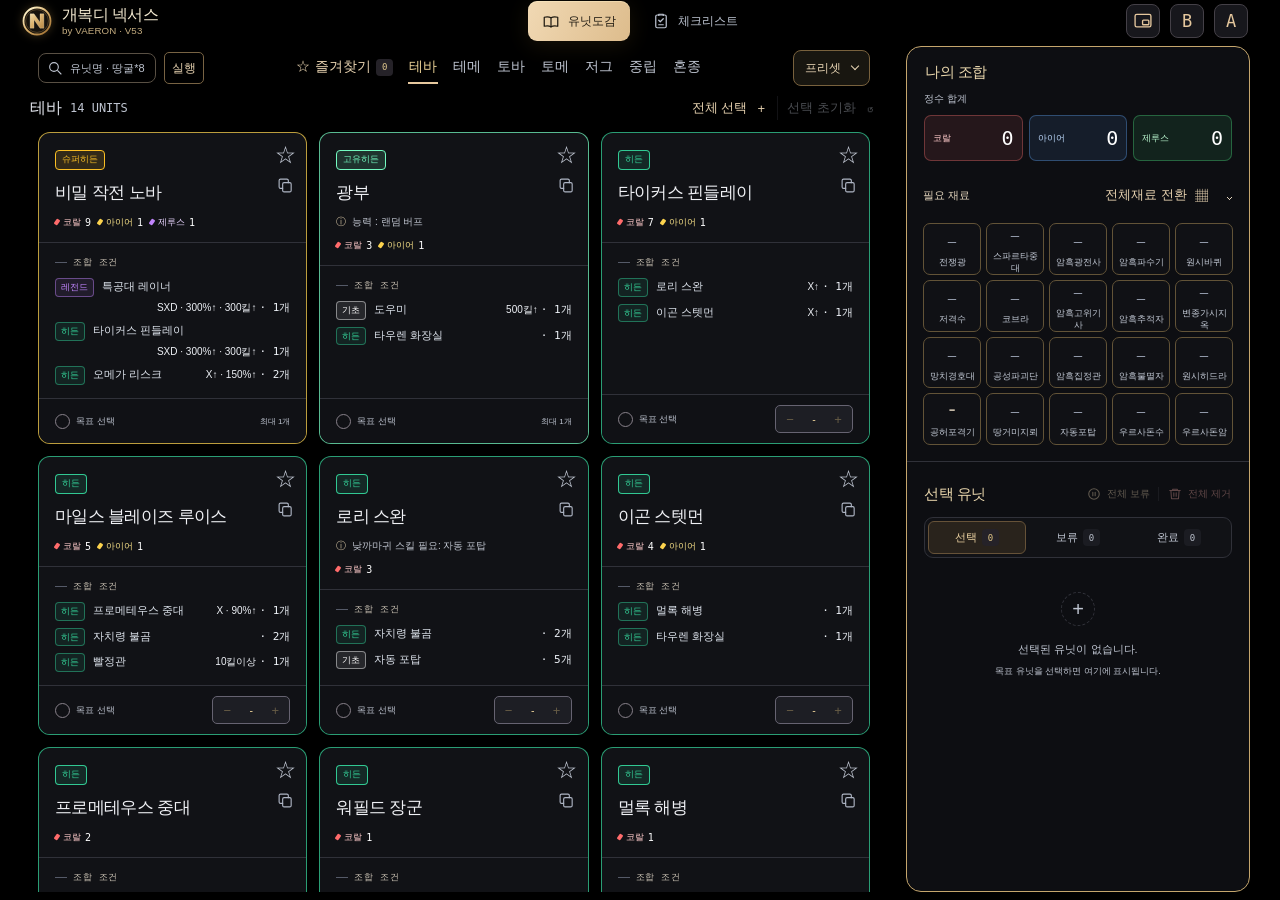
==== commit da804860: "SLD-NEXUS-V53 ### V53 릴리즈 노트  - **유닛도감:** PC·태블릿·모바일 카드 크기 및 내부 여백을 V38 기준으로 복원 - **체크리스트:** V38 " ====
--- a/index.html
+++ b/index.html
@@ -2,7 +2,7 @@
 <html lang="ko" class="nexus-booting">
 <head>
     <script>
-        window.APP_VERSION = "SLD-NEXUS-V52";
+        window.APP_VERSION = "SLD-NEXUS-V53";
         window.NEXUS_BUILD_VERSION = window.APP_VERSION;
         if (new URLSearchParams(window.location.search).get('nexusStandalone') === 'build') {
             document.documentElement.classList.add('nexus-standalone-build');
@@ -249,11 +249,11 @@
     <meta http-equiv="Pragma" content="no-cache">
     <meta http-equiv="Expires" content="0">
 
-    <meta property="og:image" content="https://sld-nexus.github.io/site/logo.png?v=SLD-NEXUS-V52">
-    <meta property="og:image:secure_url" content="https://sld-nexus.github.io/site/logo.png?v=SLD-NEXUS-V52">
+    <meta property="og:image" content="https://sld-nexus.github.io/site/logo.png?v=SLD-NEXUS-V53">
+    <meta property="og:image:secure_url" content="https://sld-nexus.github.io/site/logo.png?v=SLD-NEXUS-V53">
     <meta property="og:image:type" content="image/png">
     <meta property="og:image:alt" content="개복디 넥서스">
-    <meta name="twitter:image" content="https://sld-nexus.github.io/site/logo.png?v=SLD-NEXUS-V52">
+    <meta name="twitter:image" content="https://sld-nexus.github.io/site/logo.png?v=SLD-NEXUS-V53">
     <meta name="twitter:image:alt" content="개복디 넥서스">
     <meta name="description" content="유닛도감, 체크리스트 및 나의 조합의 필요 재료와 정수 계산을 제공하는 개복디 넥서스">
     <meta property="og:type" content="website">
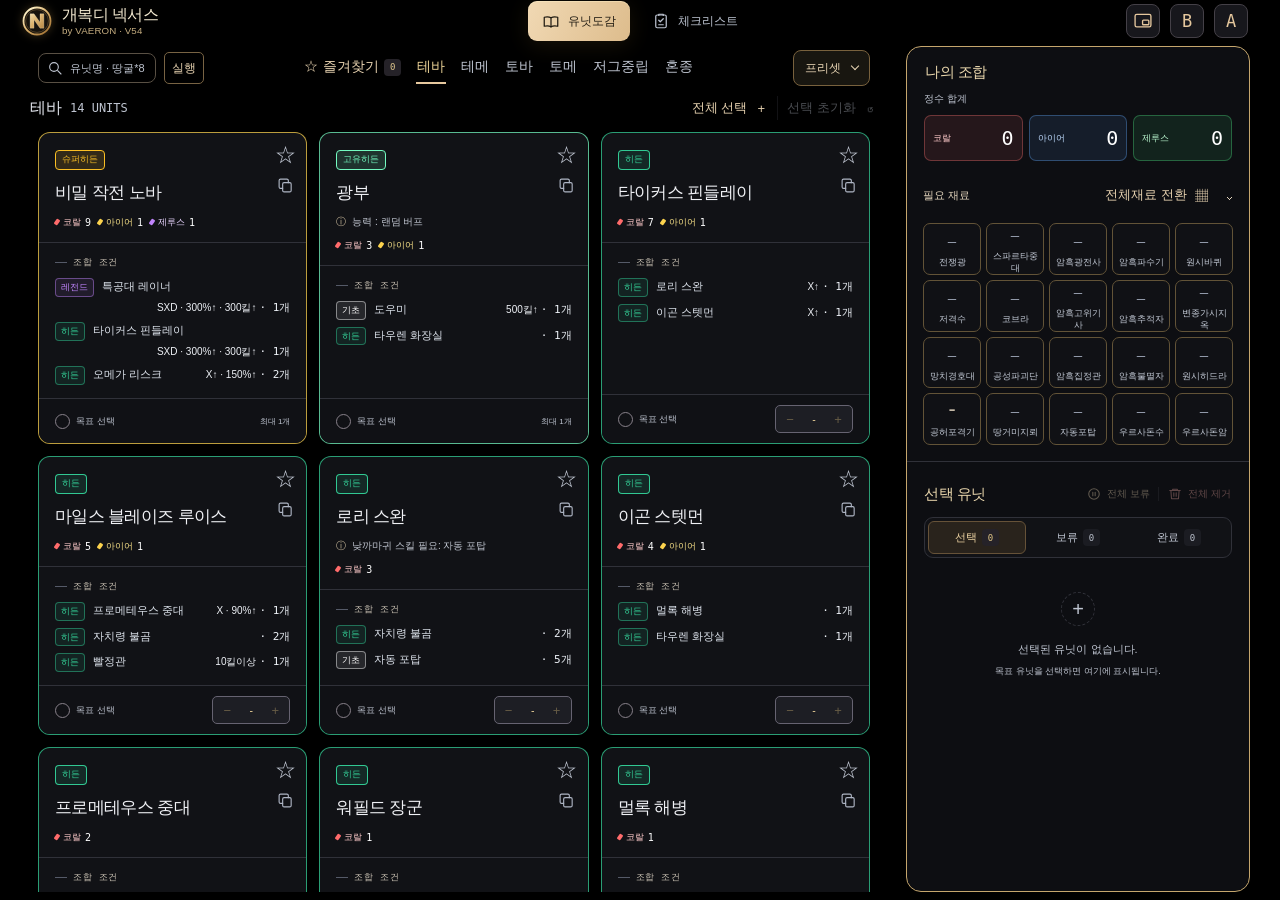
==== commit 625d35a2: "SLD-NEXUS-V54 ### V54 릴리즈 노트  - **유닛도감:** 모바일 카드 배치를 세로 2장 → 3장으로 변경 - **즐겨찾기:** 모바일 세로 3장 및 공통 G" ====
--- a/index.html
+++ b/index.html
@@ -2,7 +2,7 @@
 <html lang="ko" class="nexus-booting">
 <head>
     <script>
-        window.APP_VERSION = "SLD-NEXUS-V53";
+        window.APP_VERSION = "SLD-NEXUS-V54";
         window.NEXUS_BUILD_VERSION = window.APP_VERSION;
         if (new URLSearchParams(window.location.search).get('nexusStandalone') === 'build') {
             document.documentElement.classList.add('nexus-standalone-build');
@@ -249,11 +249,11 @@
     <meta http-equiv="Pragma" content="no-cache">
     <meta http-equiv="Expires" content="0">
 
-    <meta property="og:image" content="https://sld-nexus.github.io/site/logo.png?v=SLD-NEXUS-V53">
-    <meta property="og:image:secure_url" content="https://sld-nexus.github.io/site/logo.png?v=SLD-NEXUS-V53">
+    <meta property="og:image" content="https://sld-nexus.github.io/site/logo.png?v=SLD-NEXUS-V54">
+    <meta property="og:image:secure_url" content="https://sld-nexus.github.io/site/logo.png?v=SLD-NEXUS-V54">
     <meta property="og:image:type" content="image/png">
     <meta property="og:image:alt" content="개복디 넥서스">
-    <meta name="twitter:image" content="https://sld-nexus.github.io/site/logo.png?v=SLD-NEXUS-V53">
+    <meta name="twitter:image" content="https://sld-nexus.github.io/site/logo.png?v=SLD-NEXUS-V54">
     <meta name="twitter:image:alt" content="개복디 넥서스">
     <meta name="description" content="유닛도감, 체크리스트 및 나의 조합의 필요 재료와 정수 계산을 제공하는 개복디 넥서스">
     <meta property="og:type" content="website">
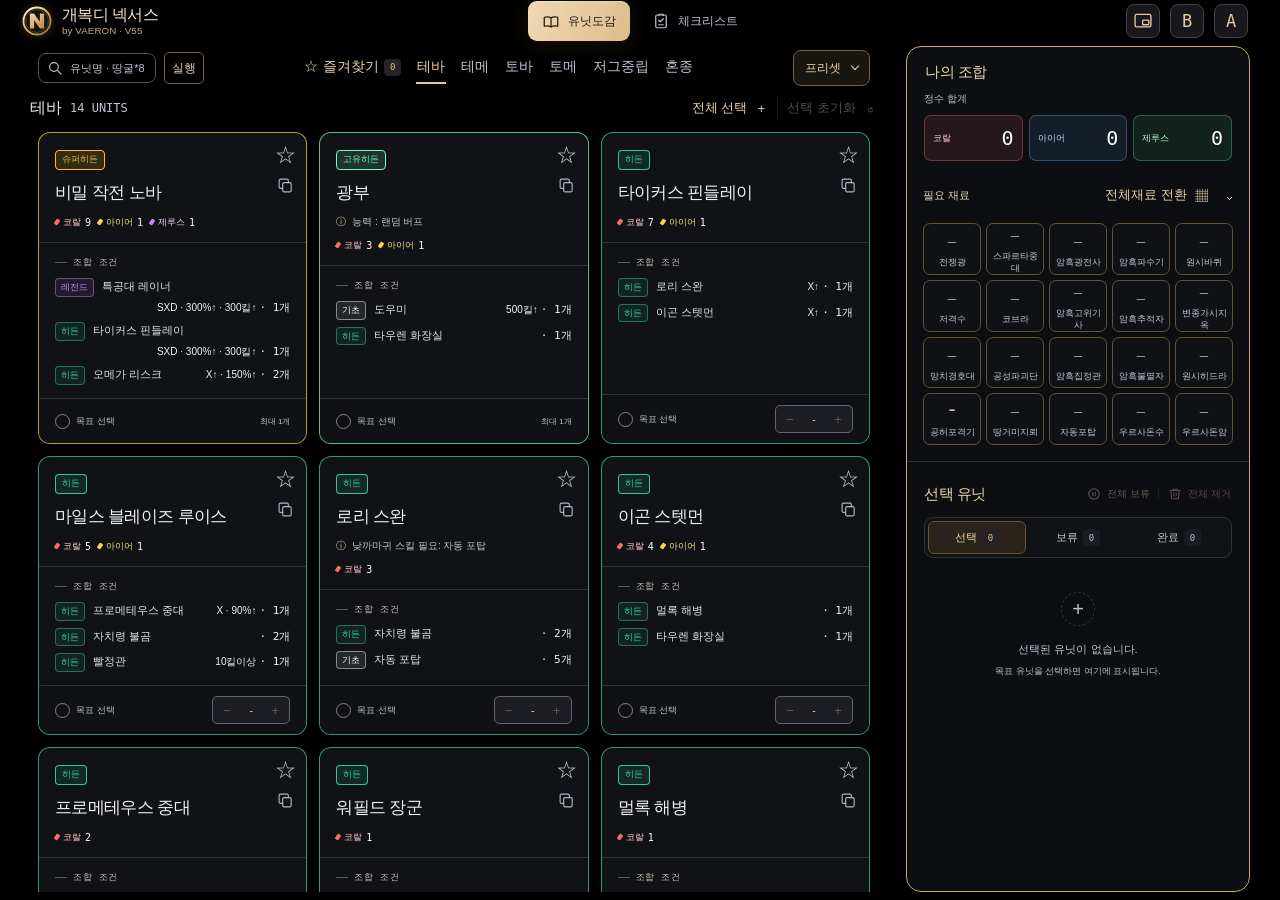
==== commit 4014ec14: "SLD-NEXUS-V55 ### V55 릴리즈 노트  - **태블릿 카드 정렬 개선:** 페이지별로 달라지던 유닛 카드 높이 문제 수정 - **공통 Grid 적용:** CSS" ====
--- a/index.html
+++ b/index.html
@@ -2,7 +2,7 @@
 <html lang="ko" class="nexus-booting">
 <head>
     <script>
-        window.APP_VERSION = "SLD-NEXUS-V54";
+        window.APP_VERSION = "SLD-NEXUS-V55";
         window.NEXUS_BUILD_VERSION = window.APP_VERSION;
         if (new URLSearchParams(window.location.search).get('nexusStandalone') === 'build') {
             document.documentElement.classList.add('nexus-standalone-build');
@@ -249,11 +249,11 @@
     <meta http-equiv="Pragma" content="no-cache">
     <meta http-equiv="Expires" content="0">
 
-    <meta property="og:image" content="https://sld-nexus.github.io/site/logo.png?v=SLD-NEXUS-V54">
-    <meta property="og:image:secure_url" content="https://sld-nexus.github.io/site/logo.png?v=SLD-NEXUS-V54">
+    <meta property="og:image" content="https://sld-nexus.github.io/site/logo.png?v=SLD-NEXUS-V55">
+    <meta property="og:image:secure_url" content="https://sld-nexus.github.io/site/logo.png?v=SLD-NEXUS-V55">
     <meta property="og:image:type" content="image/png">
     <meta property="og:image:alt" content="개복디 넥서스">
-    <meta name="twitter:image" content="https://sld-nexus.github.io/site/logo.png?v=SLD-NEXUS-V54">
+    <meta name="twitter:image" content="https://sld-nexus.github.io/site/logo.png?v=SLD-NEXUS-V55">
     <meta name="twitter:image:alt" content="개복디 넥서스">
     <meta name="description" content="유닛도감, 체크리스트 및 나의 조합의 필요 재료와 정수 계산을 제공하는 개복디 넥서스">
     <meta property="og:type" content="website">
